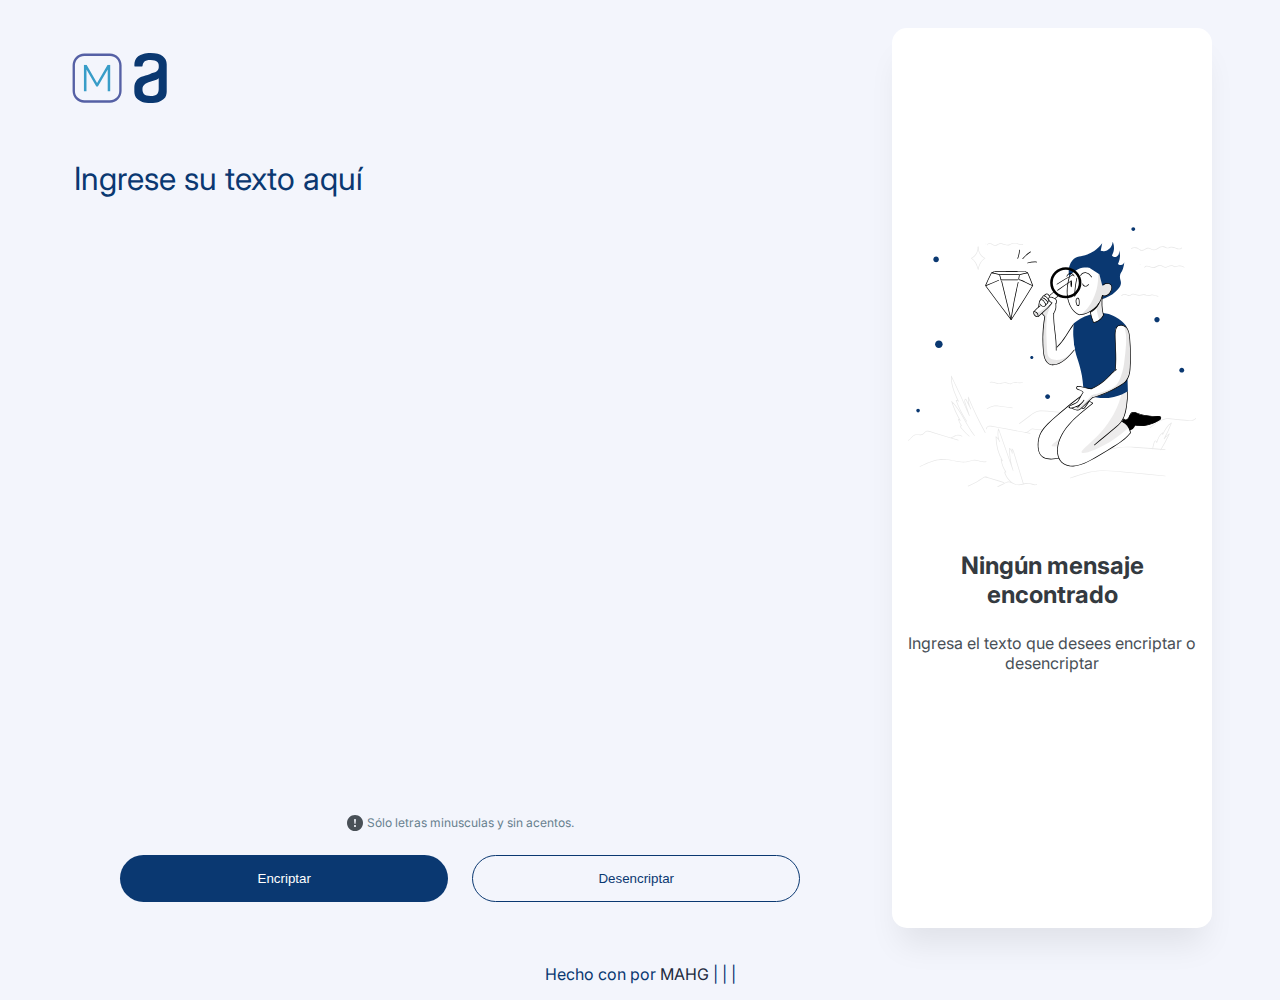
==== encrypter.html @ 77d7dc3b "Cambios en la ruta del encriptador" ====
<!DOCTYPE html>
<html lang="es">

<head>
    <meta charset="UTF-8">
    <meta http-equiv="X-UA-Compatible" content="IE=edge">
    <meta name="viewport" content="width=device-width, initial-scale=1.0">
    <link rel="stylesheet" href="./style.css">
    <link rel="icon" href="./img/favicon-32x32.png">
    <link rel="preconnect" href="https://fonts.googleapis.com">
    <link rel="preconnect" href="https://fonts.gstatic.com" crossorigin>
    <link href="https://fonts.googleapis.com/css2?family=Inter&display=swap" rel="stylesheet">
    <link rel="stylesheet" href="https://cdnjs.cloudflare.com/ajax/libs/font-awesome/6.4.0/css/all.min.css"
        integrity="sha512-iecdLmaskl7CVkqkXNQ/ZH/XLlvWZOJyj7Yy7tcenmpD1ypASozpmT/E0iPtmFIB46ZmdtAc9eNBvH0H/ZpiBw=="
        crossorigin="anonymous" referrerpolicy="no-referrer" />
    <title>Encriptador | MAHG</title>
</head>

<body>
    <div class="container-main">
        <div class="container-left">
            <div class="container-input">
                <div class="container-logo">
                    <a href="./index.html"><img src="img/mahg_logo.svg" alt="MAHG" height="50" width="50"></a>
                    <a href="https://www.aluracursos.com/"><img src="./img/alura_logo.svg" alt="Logo de Alura"
                            height="50" width="50"></a>
                </div>
                <textarea name="texto" id="texto" cols="30" rows="10" class="input-text"
                    placeholder="Ingrese su texto aquí"></textarea>
            </div>
            <div class="container-button">
                <div class="alert">
                    <img src="./img/alert.svg" alt="Símbolo de alerta color gris">
                    <span>Sólo letras minusculas y sin acentos.</span>
                </div>
                <div class="buttons">
                    <button class="butt button-encrypt" id="submit">Encriptar</button>
                    <button class="butt button-decrypt" id="decrypt">Desencriptar</button>
                </div>
            </div>
        </div>
        <div class="container-right" id="container-right">
            <div class="container-right_result" id="container-right_result">
                <img src="./img/muneco.svg" alt="Persona con lupa indicando la búsqueda de algo.">
                <div class="message">
                    <h3>Ningún mensaje encontrado</h3>
                    <p>Ingresa el texto que desees encriptar o desencriptar</p>
                </div>
            </div>
            <div class="result view" id="result">
                <p id="parag"></p>
                <button class=" butt button-decrypt butt-copy" id="clipboard">Copiar</button>
            </div>
        </div>
    </div>
    <footer>
        <center>
            <p>Hecho con <i class="fa-solid fa-heart" style="color:rgb(190, 15, 15);"></i> por <a href="./index.html"
                style="text-decoration: none; color: #212A3E;">MAHG</a> | <a href="https://twitter.com/mahg0899"><i
                    class="fa-brands fa-twitter" style="color: #000000;"></i></a> | <a
                href="https://github.com/mahg0899"><i class="fa-brands fa-github" style="color: #000000"></i></a> | <a
                href="https://www.linkedin.com/in/mahg0899/"><i class="fa-brands fa-linkedin-in"
                    style="color:#000000;"></i></a></p>
        </center>
    </footer>
    <script src="./js/app.js"></script>
</body>

</html>
---- style.css ----
* 
*:after,
*:before {
    box-sizing: border-box;
    margin: 0;
    padding: 0;
}

body {
    background: #F3F5FC;
    color: #0A3871;
    font-family: 'Inter';
    overflow-x: hidden;
}

.container-main {
    width: 100%;
    height: 100%;
    display: flex;
    flex-direction: column;
    justify-content: space-between;
    align-items: center;
}

.container-left {
    display: flex;
    flex-direction: column;
    align-items: center;
    width: 100%;
}

.container-input {
    display: flex;
    flex-direction: column;
    margin-top: 10px;
    width: 90%;
    height: 60%px;
}

.container-input img {
    width: 50px;
    height: 50px;
}

.input-text {
    width: 90%;
    font-size: 2rem;
    border: none;
    background-color: transparent;
    color: #0a3871;
    margin-top: 50px;
    font-family: Inter;
    resize: none;
}

.input-text:focus {
    outline: none;
}

.input-text::placeholder {
    color: #0a3871;
}

.container-button {
    width: 90%;
    display: flex;
    flex-direction: column;
    align-items: center;
}

.container-button img {
    margin-top: 7px;
    width: 16px;
}

.alert {
    margin-bottom: 20px;
}

.alert span {
    color: #67808E;
    font-size: 0.75rem;
    vertical-align: text-top;
}

.buttons {
    width: 90%;
    display: flex;
    flex-direction: column;
}

.butt {
    margin: 10px 0;
    padding: 15px 20px;
    border-radius: 24px;
    border: none;
    cursor: pointer;
    z-index: 99;
}

.button-encrypt {
    background-color: #0A3871;
    color: #fff;
}

.button-decrypt {
    border: 1px solid #0A3871;
    color: #0A3871;
    background-color: transparent;
}

.container-right {
    display: flex;
    flex-direction: column;
    align-items: center;
    width: 100%;
}

.container-right img {
    display: none;
}

.message {
    padding: 20px;
    width: 90%;
    margin: 20px 0;
    text-align: center;
    border: 1px solid #fff;
    background-color: #ffffff;
    box-shadow: 0px 24px 32px -8px rgba(0, 0, 0, 0.08);
    border-radius: 32px;
}

.message h3 {
    font-size: 1.5rem;
    font-weight: bold;
    color: #343A40;
}

.message p {
    font-size: 1rem;
    color: #495057;
}

.container-right_result {
    display: flex;
    justify-content: center;
}

.result {
    display: flex;
    flex-direction: column;
    align-items: center;
    width: 90%;
    background: #ffffff;
    margin: 20px;
    padding: 30px;
    border-radius: 10px;
    box-shadow: 0px 24px 32px -8px rgba(0, 0, 0, 0.08);
}

.result p {
    text-align: center;
    padding-bottom: 15px;
    word-break: break-all;
    font-size: 1.5rem;
    color: #495057;
}

.view {
    display: none;
}

@media (min-width: 500px) {

    .buttons {
        width: 100%;
        flex-direction: row;
        justify-content: space-between;
    }

    .butt {
        width: 90%;
        margin: 0 5px;
    }

    .container-right_result {
        width: 100%;
        min-width: 250px;
    }
}

@media (min-width: 768px) {
    .container-main {
        padding: 20px;
        flex-direction: row;
        height: 100vh;
        justify-content: space-around;
    }

    .container-left {
        justify-content: space-between;
        height: 100vh;
        margin-left: 0.03em;
    }

    .container-input {
        margin-top: 25px;
    }

    .container-input img {
        height: 50px;
    }

    .butt {
        max-width: 328px;

    }

    .container-right {
        min-width: 320px;
        flex-shrink: 3;
        height: 100%;
        justify-content: center;
        background-color: #fff;
        border-radius: 15px;
        box-shadow: 0px 24px 32px -8px rgba(0, 0, 0, 0.08);
        margin-right: 5em;
    }

    .container-right img {
        display: block;
    }

    .container-button {
        margin-bottom: 3%;
    }

    .message {
        background: none;
        border: none;
        margin: 20px;
        box-shadow: none;
    }

    .container-right_result {
        flex-direction: column;
        align-items: center;
    }

    .container-right_result img {
        width: 90%;
    }

    .result {
        display: flex;
        flex-direction: column;
        align-items: center;
        justify-content: space-between;
        height: 100%;
        box-shadow: none;
        padding: 0;
        padding-top: 20px;
        padding: 20px 10px 0 10px;
    }

    .view {
        display: none;
    }
}

@media (min-width: 1200px) {
    .buttons {
        justify-content: center;
        gap: 14px;
    }
}
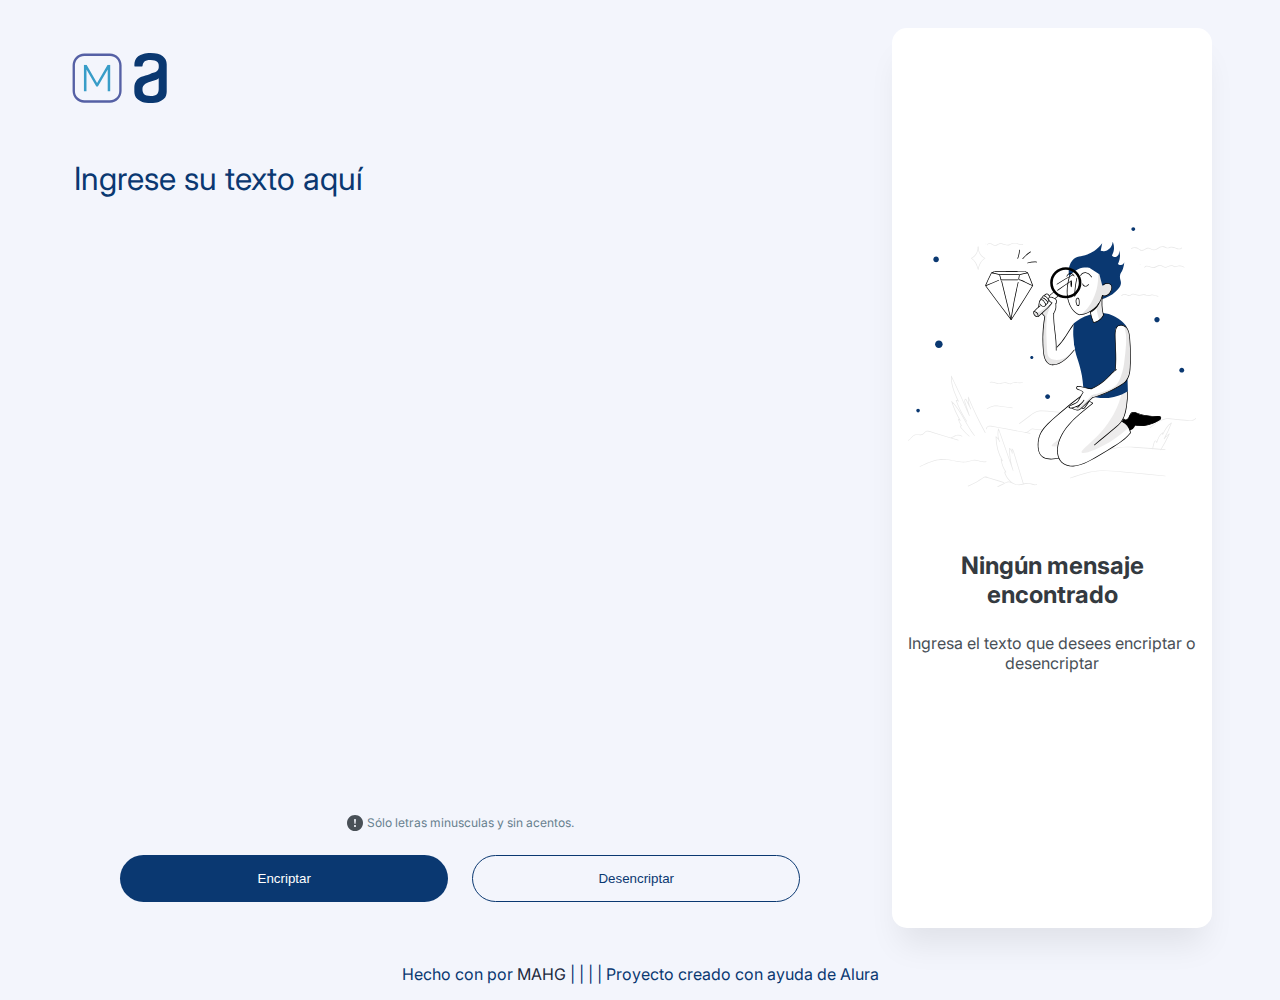
==== commit 88162183: "Cambios al footer" ====
--- a/encrypter.html
+++ b/encrypter.html
@@ -60,7 +60,7 @@
                     class="fa-brands fa-twitter" style="color: #000000;"></i></a> | <a
                 href="https://github.com/mahg0899"><i class="fa-brands fa-github" style="color: #000000"></i></a> | <a
                 href="https://www.linkedin.com/in/mahg0899/"><i class="fa-brands fa-linkedin-in"
-                    style="color:#000000;"></i></a></p>
+                    style="color:#000000;"></i></a> | Proyecto creado con ayuda de Alura</p>
         </center>
     </footer>
     <script src="./js/app.js"></script>
